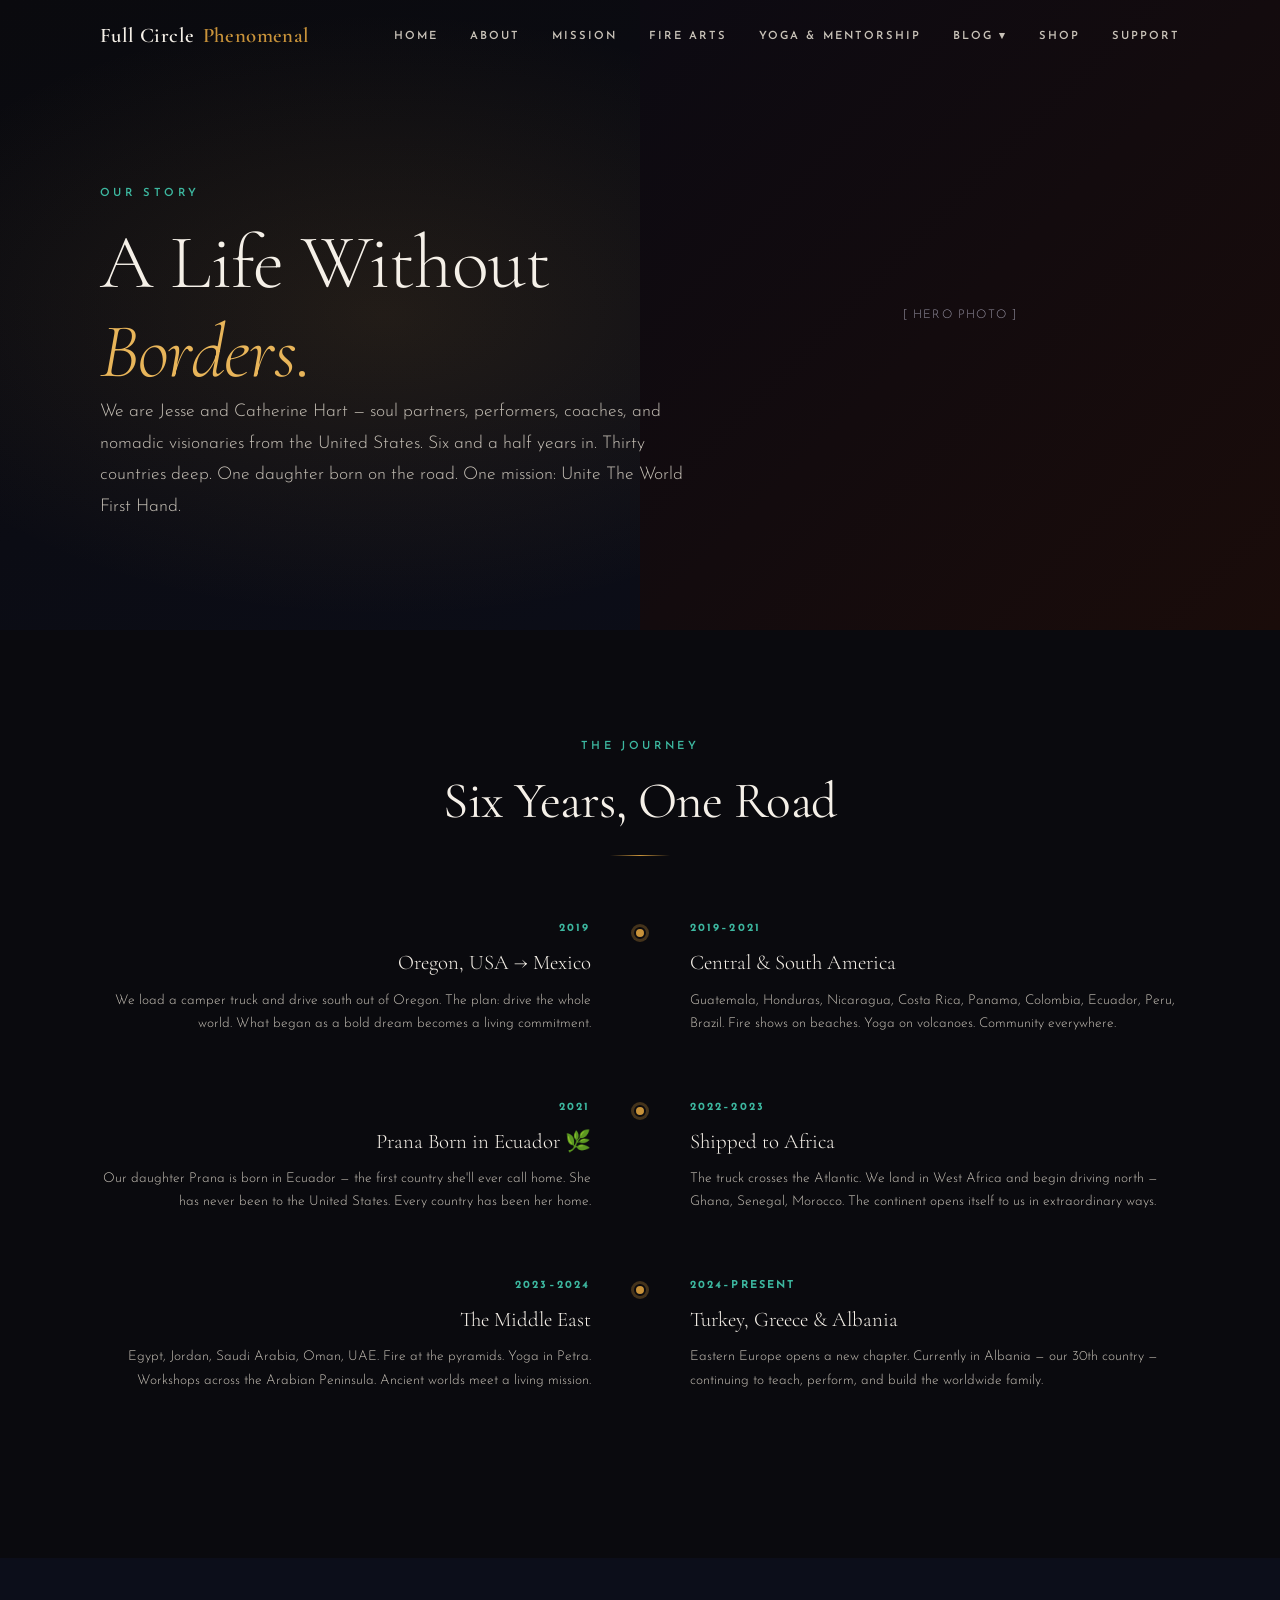
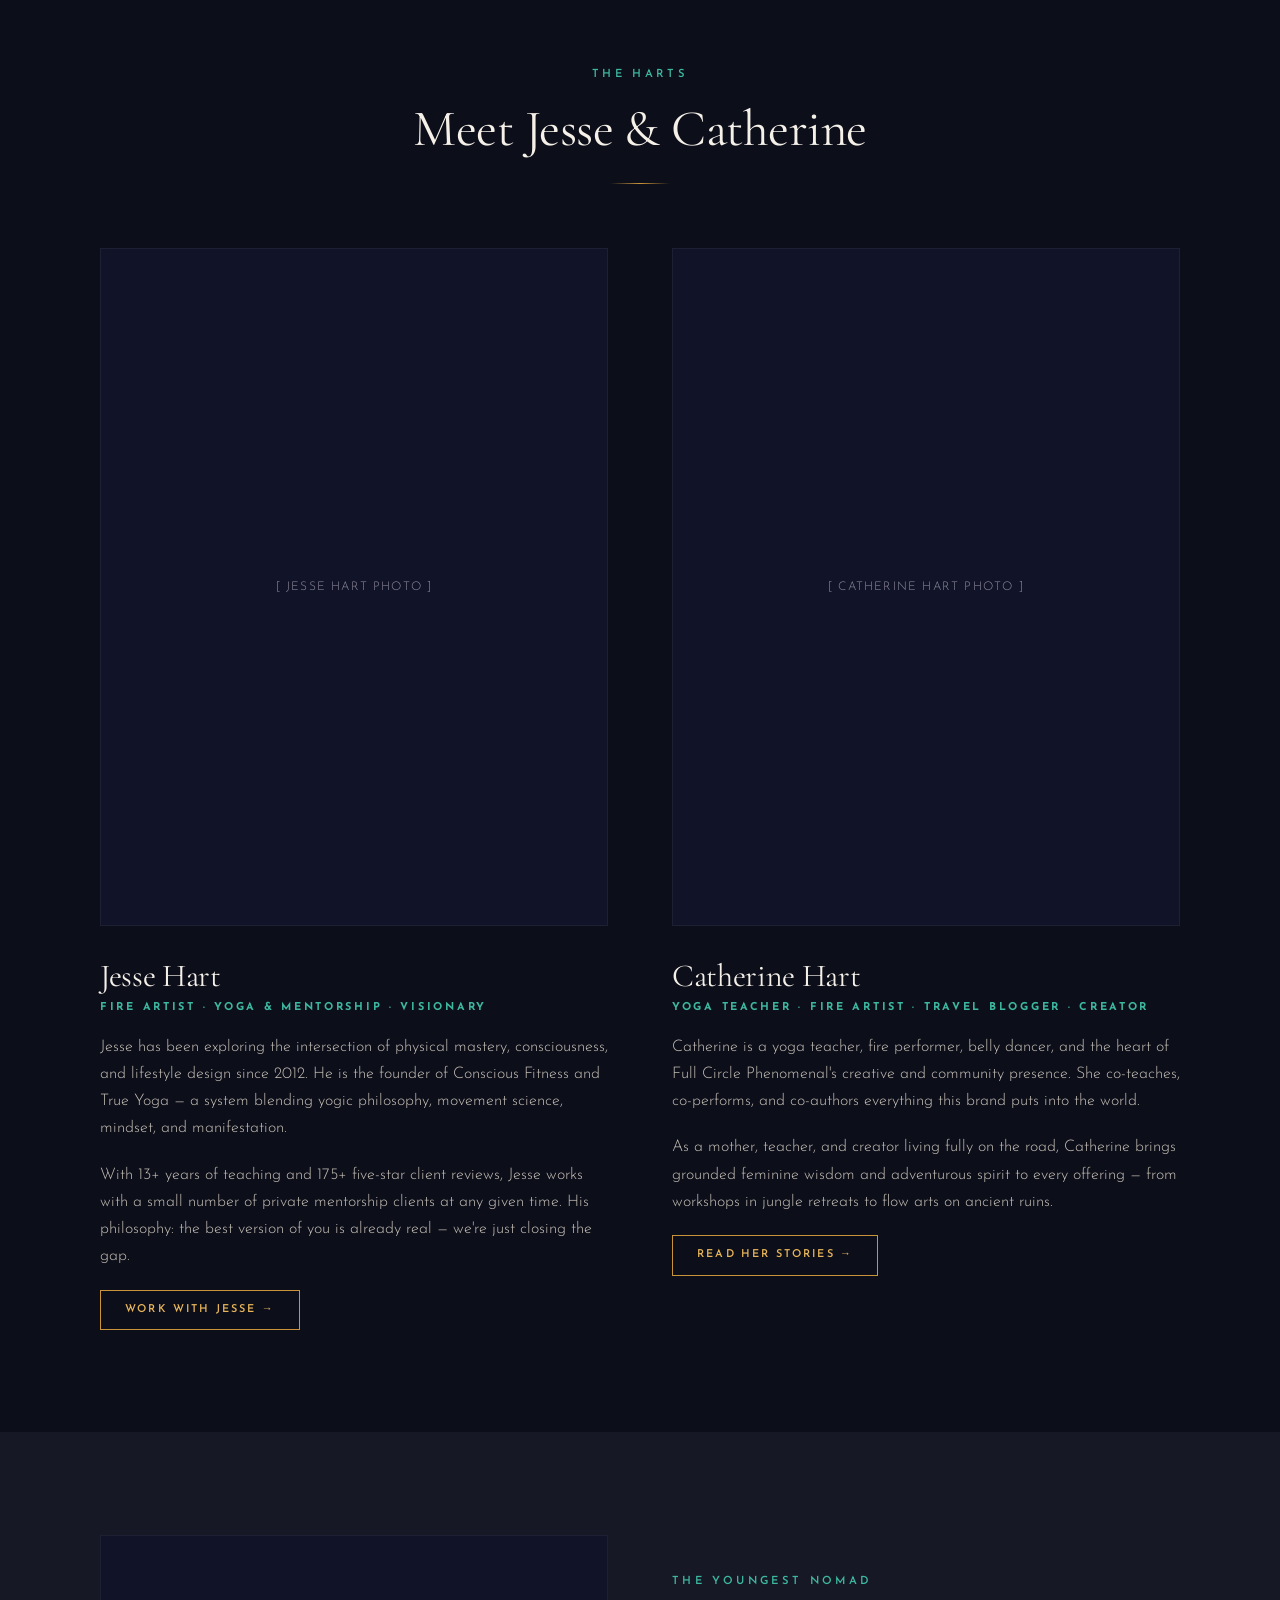
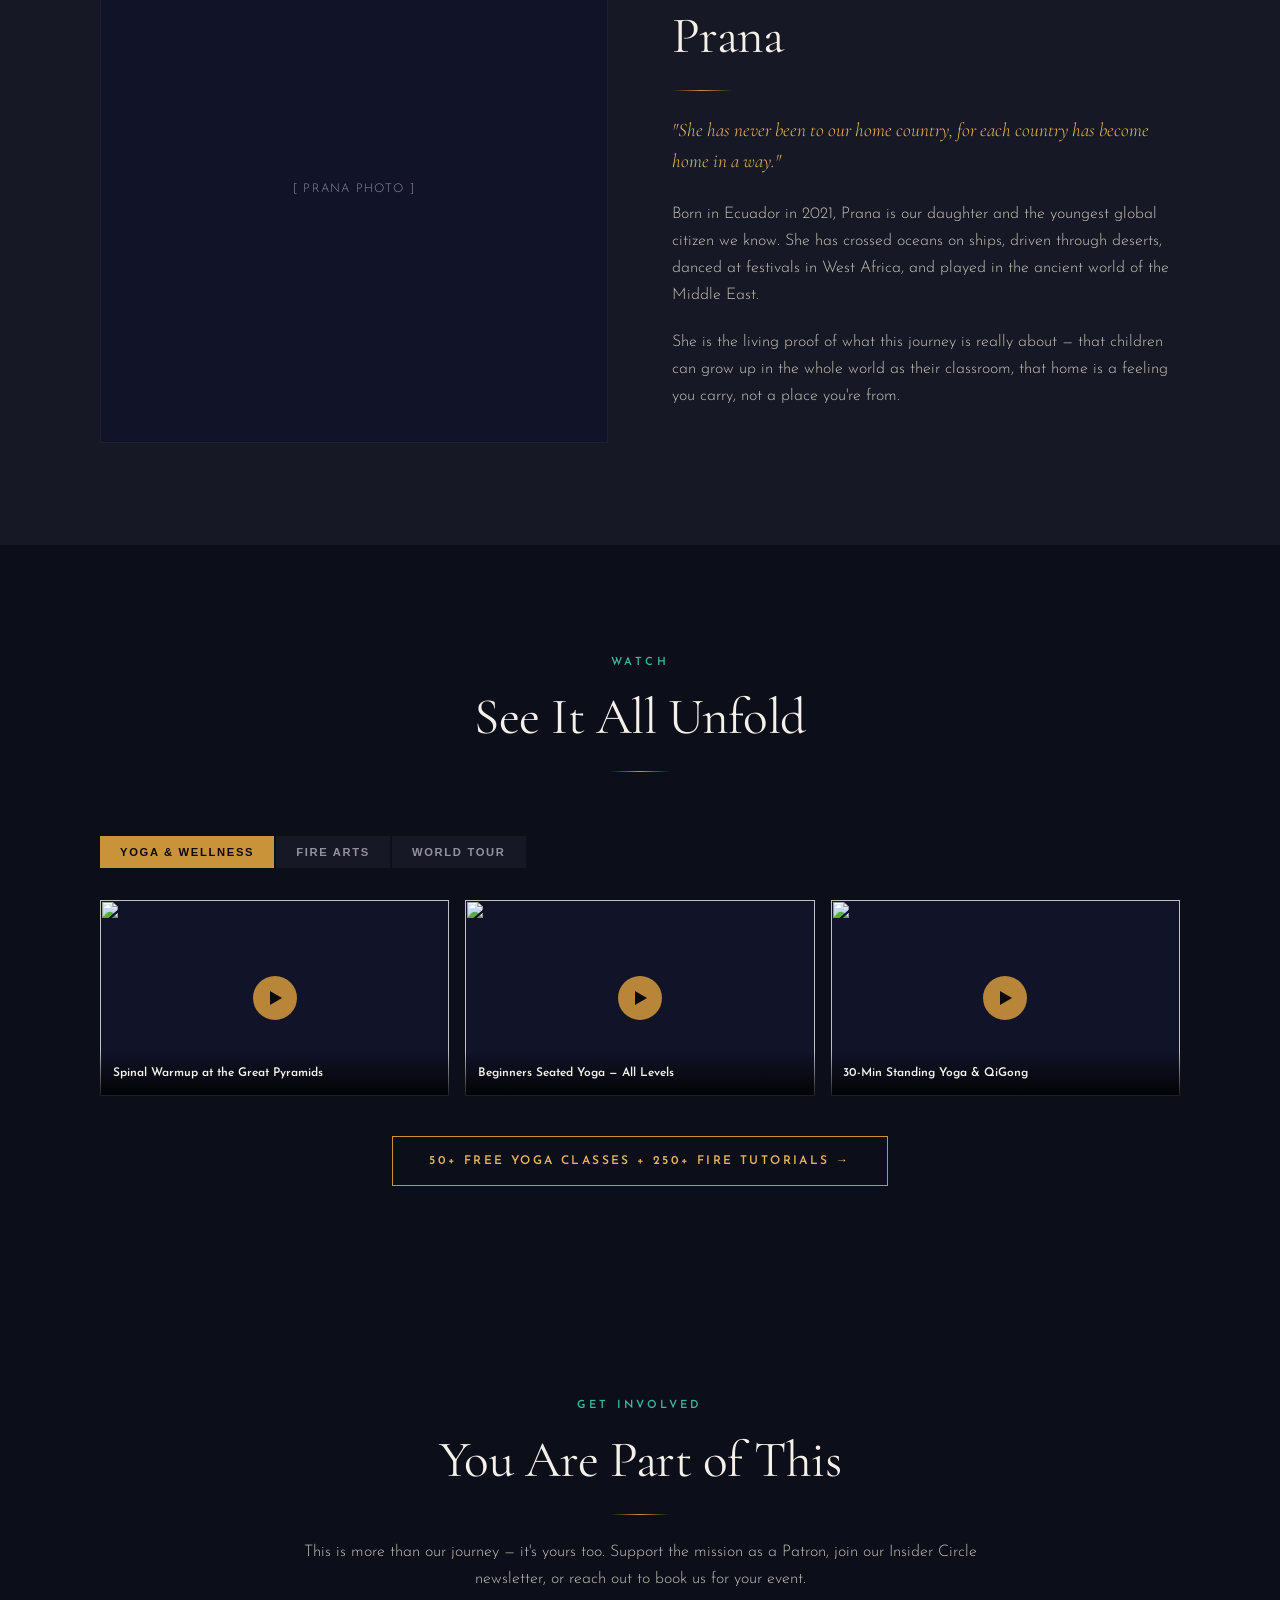
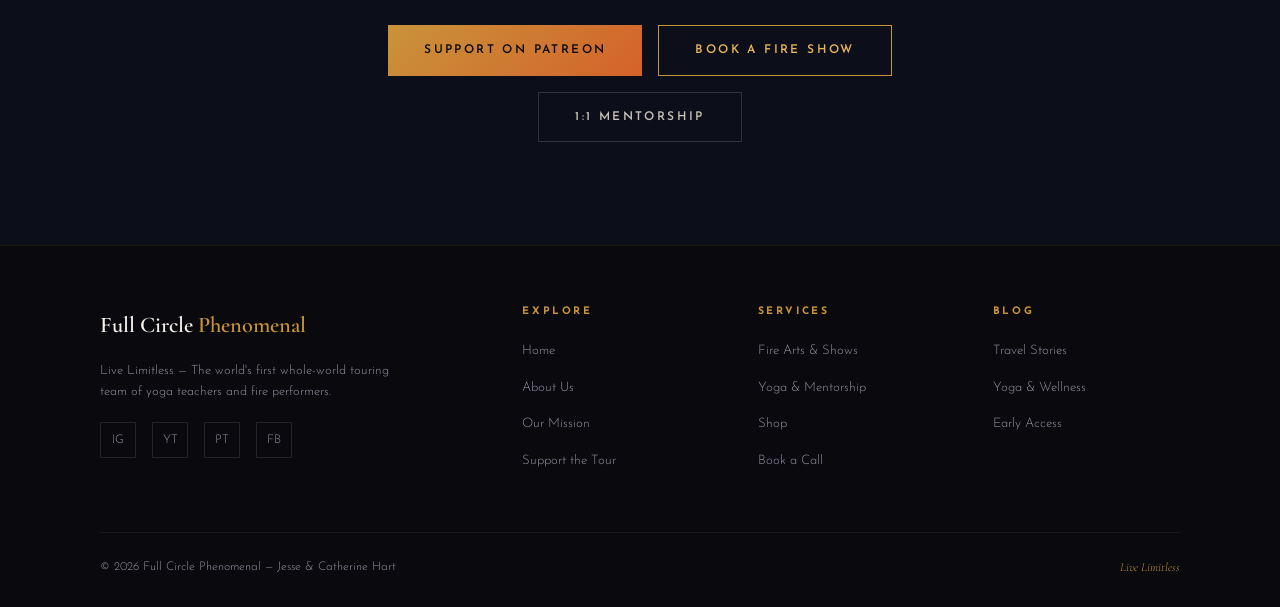
==== pages/about.html @ 3f77e4e0 "Rename pages:about.html to pages/about.html" ====
<!DOCTYPE html>
<html lang="en">
<head>
  <meta charset="UTF-8">
  <meta name="viewport" content="width=device-width, initial-scale=1.0">
  <title>About Us — Full Circle Phenomenal</title>
  <meta name="description" content="Jesse and Catherine Hart — the story of six years, 30+ countries, and the first ever whole-world touring fire performers and yoga teachers.">
  <link rel="icon" href="https://full-circle-phenomenal.com/wp-content/uploads/2024/10/cropped-photo-output-270x270.jpeg">
  <link rel="stylesheet" href="../css/global.css">
  <style>
    .about-hero { position:relative; min-height:70vh; display:flex; align-items:center; background:var(--black); overflow:hidden; padding-top:var(--nav-height); }
    .about-hero__bg { position:absolute;inset:0;background:radial-gradient(ellipse 70% 80% at 30% 50%, rgba(201,147,58,0.12) 0%, transparent 60%), radial-gradient(ellipse 50% 60% at 80% 20%, rgba(61,184,160,0.06) 0%, transparent 60%), linear-gradient(160deg, #0a0a0e, #0c0e1a); }
    .about-hero__img { position:absolute;right:0;top:0;bottom:0;width:50%;object-fit:cover;opacity:0.3;filter:saturate(0.6); }
    .about-hero__img-placeholder { position:absolute;right:0;top:0;bottom:0;width:50%;background:linear-gradient(135deg,#0c0a12,#1a0c0a);display:flex;align-items:center;justify-content:center;color:var(--text-muted);font-size:0.75rem;letter-spacing:0.1em;text-transform:uppercase; }
    .about-hero__content { position:relative;z-index:2;max-width:600px; }
    .about-hero__content h1 { animation:fadeUp 0.8s 0.2s both; }
    .about-hero__content p { animation:fadeUp 0.8s 0.4s both; font-size:1.1rem; line-height:1.8; color:var(--text-body); }
    .timeline { padding:var(--section-pad) 0; }
    .timeline__inner { display:grid;grid-template-columns:1fr 3px 1fr;gap:0 3rem;position:relative; }
    .timeline__line { background:linear-gradient(var(--gold), transparent); }
    .timeline__item { padding-bottom:4rem; }
    .timeline__item--right { grid-column:3; }
    .timeline__item--left { grid-column:1; text-align:right; }
    .timeline__dot { grid-column:2; display:flex;align-items:flex-start;justify-content:center;padding-top:0.4rem; }
    .timeline__dot::before { content:'';width:12px;height:12px;border-radius:50%;background:var(--gold);border:2px solid var(--black);box-shadow:0 0 0 3px rgba(201,147,58,0.3);flex-shrink:0; }
    .timeline__year { font-size:0.68rem;font-weight:700;letter-spacing:0.2em;text-transform:uppercase;color:var(--teal);margin-bottom:0.4rem; }
    .timeline__title { font-family:var(--font-display);font-size:1.3rem;color:var(--white);margin-bottom:0.5rem; }
    .timeline__text { font-size:0.85rem;color:var(--text-body);line-height:1.7; }
    .meet-section { padding:var(--section-pad) 0;background:var(--deep-navy); }
    .meet-grid { display:grid;grid-template-columns:1fr 1fr;gap:4rem;align-items:start; }
    .person-card { }
    .person-card__img-wrap { position:relative;margin-bottom:2rem; }
    .person-card__img { width:100%;aspect-ratio:3/4;object-fit:cover;display:block; }
    .person-card__img-ph { width:100%;aspect-ratio:3/4;background:var(--midnight);display:flex;align-items:center;justify-content:center;color:var(--text-muted);font-size:0.75rem;letter-spacing:0.1em;text-transform:uppercase;border:1px solid rgba(255,255,255,0.05); }
    .person-card__name { font-family:var(--font-display);font-size:2rem;color:var(--white);margin-bottom:0.3rem; }
    .person-card__role { font-size:0.68rem;font-weight:700;letter-spacing:0.25em;text-transform:uppercase;color:var(--teal);margin-bottom:1rem; }
    .yt-section { padding:var(--section-pad) 0; }
    .yt-tabs { display:flex;gap:2px;margin-bottom:2rem; }
    .yt-tab { padding:10px 20px;font-size:0.7rem;font-weight:700;letter-spacing:0.15em;text-transform:uppercase;background:var(--dark-surface);color:var(--text-muted);cursor:pointer;border:none;transition:all var(--transition); }
    .yt-tab.active { background:var(--gold);color:var(--black); }
    .yt-tab:hover:not(.active) { background:var(--card-bg);color:var(--white); }
    .yt-tab-content { display:none; }
    .yt-tab-content.active { display:block; }
    .yt-gallery { display:grid;grid-template-columns:repeat(3,1fr);gap:1rem; }
    .yt-placeholder { position:relative;padding-bottom:56.25%;background:var(--midnight);cursor:pointer;overflow:hidden; }
    .yt-placeholder img { position:absolute;inset:0;width:100%;height:100%;object-fit:cover;transition:transform 0.4s ease,opacity 0.4s; }
    .yt-placeholder:hover img { transform:scale(1.03);opacity:0.8; }
    .yt-placeholder__play { position:absolute;inset:0;display:flex;align-items:center;justify-content:center;z-index:2; }
    .yt-placeholder__play-btn { width:44px;height:44px;background:rgba(201,147,58,0.9);border-radius:50%;display:flex;align-items:center;justify-content:center;transition:all 0.3s; }
    .yt-placeholder:hover .yt-placeholder__play-btn { background:var(--gold-light);transform:scale(1.1); }
    .yt-placeholder__play-btn::after { content:'';display:block;width:0;height:0;border-style:solid;border-width:7px 0 7px 12px;border-color:transparent transparent transparent var(--black);margin-left:2px; }
    .yt-placeholder__title { position:absolute;bottom:0;left:0;right:0;padding:0.8rem;background:linear-gradient(transparent,rgba(0,0,0,0.85));font-size:0.75rem;font-weight:600;color:var(--white);z-index:2; }
    .prana-section { padding:var(--section-pad) 0;background:var(--dark-surface); }
    .prana-inner { display:grid;grid-template-columns:1fr 1fr;gap:4rem;align-items:center; }
    @media(max-width:900px) {
      .timeline__inner { grid-template-columns:3px 1fr; }
      .timeline__item--left { grid-column:2;text-align:left; }
      .timeline__item--right { grid-column:2; }
      .timeline__dot { grid-column:1; }
      .meet-grid { grid-template-columns:1fr; }
      .yt-gallery { grid-template-columns:1fr 1fr; }
      .prana-inner { grid-template-columns:1fr; }
    }
    @media(max-width:600px) {
      .yt-gallery { grid-template-columns:1fr; }
    }
  </style>
</head>
<body>
  <div id="nav-inject"></div>

  <section class="about-hero">
    <div class="about-hero__bg"></div>
    <div class="about-hero__img-placeholder">[ Hero Photo ]</div>
    <div class="container">
      <div class="about-hero__content">
        <span class="eyebrow">Our Story</span>
        <h1>A Life Without<br><em style="color:var(--gold-light);">Borders.</em></h1>
        <p>We are Jesse and Catherine Hart — soul partners, performers, coaches, and nomadic visionaries from the United States. Six and a half years in. Thirty countries deep. One daughter born on the road. One mission: Unite The World First Hand.</p>
      </div>
    </div>
  </section>

  <section class="timeline section">
    <div class="container">
      <div class="section-head section-head--center reveal">
        <span class="eyebrow">The Journey</span>
        <h2>Six Years, One Road</h2>
        <div class="divider"></div>
      </div>
      <div class="timeline__inner" style="margin-top:3rem;">
        <div class="timeline__item timeline__item--left reveal">
          <div class="timeline__year">2019</div>
          <div class="timeline__title">Oregon, USA → Mexico</div>
          <div class="timeline__text">We load a camper truck and drive south out of Oregon. The plan: drive the whole world. What began as a bold dream becomes a living commitment.</div>
        </div>
        <div class="timeline__dot"></div>
        <div class="timeline__item timeline__item--right reveal">
          <div class="timeline__year">2019–2021</div>
          <div class="timeline__title">Central &amp; South America</div>
          <div class="timeline__text">Guatemala, Honduras, Nicaragua, Costa Rica, Panama, Colombia, Ecuador, Peru, Brazil. Fire shows on beaches. Yoga on volcanoes. Community everywhere.</div>
        </div>
        <div class="timeline__item timeline__item--left reveal">
          <div class="timeline__year">2021</div>
          <div class="timeline__title">Prana Born in Ecuador 🌿</div>
          <div class="timeline__text">Our daughter Prana is born in Ecuador — the first country she'll ever call home. She has never been to the United States. Every country has been her home.</div>
        </div>
        <div class="timeline__dot"></div>
        <div class="timeline__item timeline__item--right reveal">
          <div class="timeline__year">2022–2023</div>
          <div class="timeline__title">Shipped to Africa</div>
          <div class="timeline__text">The truck crosses the Atlantic. We land in West Africa and begin driving north — Ghana, Senegal, Morocco. The continent opens itself to us in extraordinary ways.</div>
        </div>
        <div class="timeline__item timeline__item--left reveal">
          <div class="timeline__year">2023–2024</div>
          <div class="timeline__title">The Middle East</div>
          <div class="timeline__text">Egypt, Jordan, Saudi Arabia, Oman, UAE. Fire at the pyramids. Yoga in Petra. Workshops across the Arabian Peninsula. Ancient worlds meet a living mission.</div>
        </div>
        <div class="timeline__dot"></div>
        <div class="timeline__item timeline__item--right reveal">
          <div class="timeline__year">2024–Present</div>
          <div class="timeline__title">Turkey, Greece &amp; Albania</div>
          <div class="timeline__text">Eastern Europe opens a new chapter. Currently in Albania — our 30th country — continuing to teach, perform, and build the worldwide family.</div>
        </div>
      </div>
    </div>
  </section>

  <section class="meet-section">
    <div class="container">
      <div class="section-head section-head--center reveal">
        <span class="eyebrow">The Harts</span>
        <h2>Meet Jesse &amp; Catherine</h2>
        <div class="divider"></div>
      </div>
      <div class="meet-grid" style="margin-top:3rem;">
        <div class="person-card reveal">
          <div class="person-card__img-wrap">
            <div class="person-card__img-ph">[ Jesse Hart Photo ]</div>
          </div>
          <h3 class="person-card__name">Jesse Hart</h3>
          <p class="person-card__role">Fire Artist · Yoga &amp; Mentorship · Visionary</p>
          <p>Jesse has been exploring the intersection of physical mastery, consciousness, and lifestyle design since 2012. He is the founder of Conscious Fitness and True Yoga — a system blending yogic philosophy, movement science, mindset, and manifestation.</p>
          <p>With 13+ years of teaching and 175+ five-star client reviews, Jesse works with a small number of private mentorship clients at any given time. His philosophy: the best version of you is already real — we're just closing the gap.</p>
          <p style="margin-top:1rem;"><a href="yoga-mentorship.html" class="btn btn--outline" style="padding:10px 24px;font-size:0.68rem;">Work With Jesse →</a></p>
        </div>
        <div class="person-card reveal">
          <div class="person-card__img-wrap">
            <div class="person-card__img-ph">[ Catherine Hart Photo ]</div>
          </div>
          <h3 class="person-card__name">Catherine Hart</h3>
          <p class="person-card__role">Yoga Teacher · Fire Artist · Travel Blogger · Creator</p>
          <p>Catherine is a yoga teacher, fire performer, belly dancer, and the heart of Full Circle Phenomenal's creative and community presence. She co-teaches, co-performs, and co-authors everything this brand puts into the world.</p>
          <p>As a mother, teacher, and creator living fully on the road, Catherine brings grounded feminine wisdom and adventurous spirit to every offering — from workshops in jungle retreats to flow arts on ancient ruins.</p>
          <p style="margin-top:1rem;"><a href="blog-travel.html" class="btn btn--outline" style="padding:10px 24px;font-size:0.68rem;">Read Her Stories →</a></p>
        </div>
      </div>
    </div>
  </section>

  <section class="prana-section">
    <div class="container">
      <div class="prana-inner">
        <div class="reveal">
          <div style="width:100%;aspect-ratio:1;background:var(--midnight);display:flex;align-items:center;justify-content:center;color:var(--text-muted);font-size:0.75rem;letter-spacing:0.1em;text-transform:uppercase;border:1px solid rgba(255,255,255,0.05);">[ Prana Photo ]</div>
        </div>
        <div class="reveal">
          <span class="eyebrow">The Youngest Nomad</span>
          <h2>Prana</h2>
          <div class="divider" style="margin-left:0;"></div>
          <p style="font-family:var(--font-display);font-size:1.2rem;font-style:italic;color:var(--gold-light);line-height:1.6;">"She has never been to our home country, for each country has become home in a way."</p>
          <p style="margin-top:1.5rem;">Born in Ecuador in 2021, Prana is our daughter and the youngest global citizen we know. She has crossed oceans on ships, driven through deserts, danced at festivals in West Africa, and played in the ancient world of the Middle East.</p>
          <p>She is the living proof of what this journey is really about — that children can grow up in the whole world as their classroom, that home is a feeling you carry, not a place you're from.</p>
        </div>
      </div>
    </div>
  </section>

  <section class="yt-section section--dark section">
    <div class="container">
      <div class="section-head section-head--center reveal">
        <span class="eyebrow">Watch</span>
        <h2>See It All Unfold</h2>
        <div class="divider"></div>
      </div>
      <div class="yt-tabs reveal">
        <button class="yt-tab active" onclick="switchTab('yoga')">Yoga &amp; Wellness</button>
        <button class="yt-tab" onclick="switchTab('fire')">Fire Arts</button>
        <button class="yt-tab" onclick="switchTab('travel')">World Tour</button>
      </div>
      <div class="yt-tab-content active" id="tab-yoga">
        <div class="yt-gallery">
          <div class="yt-placeholder" data-ytid="8NnG96teJ7g"><img src="https://i.ytimg.com/vi/8NnG96teJ7g/maxresdefault.jpg" alt="" loading="lazy"><div class="yt-placeholder__play"><div class="yt-placeholder__play-btn"></div></div><div class="yt-placeholder__title">Spinal Warmup at the Great Pyramids</div></div>
          <div class="yt-placeholder" data-ytid="8NnG96teJ7g"><img src="https://i.ytimg.com/vi/8NnG96teJ7g/maxresdefault.jpg" alt="" loading="lazy"><div class="yt-placeholder__play"><div class="yt-placeholder__play-btn"></div></div><div class="yt-placeholder__title">Beginners Seated Yoga — All Levels</div></div>
          <div class="yt-placeholder" data-ytid="8NnG96teJ7g"><img src="https://i.ytimg.com/vi/8NnG96teJ7g/maxresdefault.jpg" alt="" loading="lazy"><div class="yt-placeholder__play"><div class="yt-placeholder__play-btn"></div></div><div class="yt-placeholder__title">30-Min Standing Yoga &amp; QiGong</div></div>
        </div>
      </div>
      <div class="yt-tab-content" id="tab-fire">
        <div class="yt-gallery">
          <div class="yt-placeholder" data-ytid="KN6RSXjJTqY"><img src="https://i.ytimg.com/vi/KN6RSXjJTqY/maxresdefault.jpg" alt="" loading="lazy"><div class="yt-placeholder__play"><div class="yt-placeholder__play-btn"></div></div><div class="yt-placeholder__title">Pharaoh's Fire — Great Pyramids</div></div>
          <div class="yt-placeholder" data-ytid="KN6RSXjJTqY"><img src="https://i.ytimg.com/vi/KN6RSXjJTqY/maxresdefault.jpg" alt="" loading="lazy"><div class="yt-placeholder__play"><div class="yt-placeholder__play-btn"></div></div><div class="yt-placeholder__title">Fire Spinning Performance</div></div>
          <div class="yt-placeholder" data-ytid="KN6RSXjJTqY"><img src="https://i.ytimg.com/vi/KN6RSXjJTqY/maxresdefault.jpg" alt="" loading="lazy"><div class="yt-placeholder__play"><div class="yt-placeholder__play-btn"></div></div><div class="yt-placeholder__title">Introducing Full Circle Phenomenal</div></div>
        </div>
      </div>
      <div class="yt-tab-content" id="tab-travel">
        <div class="yt-gallery">
          <div class="yt-placeholder" data-ytid="2KdUiwWVeMk"><img src="https://i.ytimg.com/vi/2KdUiwWVeMk/maxresdefault.jpg" alt="" loading="lazy"><div class="yt-placeholder__play"><div class="yt-placeholder__play-btn"></div></div><div class="yt-placeholder__title">Middle East World Tour</div></div>
          <div class="yt-placeholder" data-ytid="2KdUiwWVeMk"><img src="https://i.ytimg.com/vi/2KdUiwWVeMk/maxresdefault.jpg" alt="" loading="lazy"><div class="yt-placeholder__play"><div class="yt-placeholder__play-btn"></div></div><div class="yt-placeholder__title">Overlanding from America to Albania</div></div>
          <div class="yt-placeholder" data-ytid="2KdUiwWVeMk"><img src="https://i.ytimg.com/vi/2KdUiwWVeMk/maxresdefault.jpg" alt="" loading="lazy"><div class="yt-placeholder__play"><div class="yt-placeholder__play-btn"></div></div><div class="yt-placeholder__title">6-Year World Tour Update</div></div>
        </div>
      </div>
      <div style="text-align:center;margin-top:2.5rem;">
        <a href="https://youtube.com/fullcirclephenomenaljessehart" target="_blank" rel="noopener" class="btn btn--outline">50+ Free Yoga Classes + 250+ Fire Tutorials →</a>
      </div>
    </div>
  </section>

  <section class="section" style="background:var(--deep-navy);text-align:center;">
    <div class="container container--narrow reveal">
      <span class="eyebrow">Get Involved</span>
      <h2>You Are Part of This</h2>
      <div class="divider"></div>
      <p>This is more than our journey — it's yours too. Support the mission as a Patron, join our Insider Circle newsletter, or reach out to book us for your event.</p>
      <div style="display:flex;gap:1rem;justify-content:center;flex-wrap:wrap;margin-top:2rem;">
        <a href="https://www.patreon.com/c/unitetheworldfirsthand" target="_blank" rel="noopener" class="btn btn--primary">Support on Patreon</a>
        <a href="fire-arts.html" class="btn btn--outline">Book a Fire Show</a>
        <a href="yoga-mentorship.html" class="btn btn--ghost">1:1 Mentorship</a>
      </div>
    </div>
  </section>

  <div id="footer-inject"></div>
  <script src="../js/components.js"></script>
  <script>
    function switchTab(id) {
      document.querySelectorAll('.yt-tab,.yt-tab-content').forEach(el => el.classList.remove('active'));
      document.querySelectorAll('.yt-tab').forEach((t,i) => { if(['yoga','fire','travel'][i]===id) t.classList.add('active'); });
      document.getElementById('tab-'+id).classList.add('active');
    }
  </script>
</body>
</html>
---- css/global.css ----
/* ============================================================
   FULL CIRCLE PHENOMENAL — Global Styles
   Fire against night sky: deep black/midnight + warm gold/amber + teal accents
   ============================================================ */

@import url('https://fonts.googleapis.com/css2?family=Cormorant+Garamond:ital,wght@0,300;0,400;0,500;0,600;0,700;1,300;1,400;1,600&family=Josefin+Sans:wght@200;300;400;600;700&display=swap');

/* ---- CSS Variables ---- */
:root {
  --black:       #0a0a0e;
  --deep-navy:   #0c0e1a;
  --midnight:    #111428;
  --dark-surface:#161925;
  --card-bg:     #1a1d2e;

  --gold:        #c9933a;
  --gold-light:  #e8b55a;
  --gold-pale:   #f5d89a;
  --amber:       #d4622a;
  --fire:        #e8491d;

  --teal:        #3db8a0;
  --teal-dark:   #1f7a6a;
  --teal-glow:   rgba(61,184,160,0.15);

  --white:       #f5f0e8;
  --off-white:   #e8e2d4;
  --text-muted:  #9490a0;
  --text-body:   #c8c2b8;

  --font-display: 'Cormorant Garamond', Georgia, serif;
  --font-body:    'Josefin Sans', sans-serif;

  --nav-height: 72px;
  --section-pad: clamp(60px, 8vw, 120px);

  --transition: 0.35s cubic-bezier(0.25, 0.46, 0.45, 0.94);
  --glow-gold: 0 0 40px rgba(201,147,58,0.3);
  --glow-fire: 0 0 60px rgba(232,73,29,0.25);
}

/* ---- Reset & Base ---- */
*, *::before, *::after { box-sizing: border-box; margin: 0; padding: 0; }

html {
  scroll-behavior: smooth;
  font-size: 16px;
}

body {
  background: var(--black);
  color: var(--text-body);
  font-family: var(--font-body);
  font-weight: 300;
  line-height: 1.7;
  overflow-x: hidden;
  -webkit-font-smoothing: antialiased;
}

/* ---- Typography ---- */
h1, h2, h3, h4, h5 {
  font-family: var(--font-display);
  color: var(--white);
  line-height: 1.15;
  letter-spacing: -0.01em;
}

h1 { font-size: clamp(2.8rem, 6vw, 5.5rem); font-weight: 300; }
h2 { font-size: clamp(2rem, 4vw, 3.5rem); font-weight: 400; }
h3 { font-size: clamp(1.4rem, 2.5vw, 2rem); font-weight: 400; }
h4 { font-size: clamp(1.1rem, 1.8vw, 1.4rem); font-weight: 500; }

p { margin-bottom: 1.2em; }
p:last-child { margin-bottom: 0; }

a { color: var(--gold-light); text-decoration: none; transition: color var(--transition); }
a:hover { color: var(--gold-pale); }

strong { color: var(--white); font-weight: 600; }
em { color: var(--gold-light); font-style: italic; }

/* ---- Utility Classes ---- */
.container {
  width: 100%;
  max-width: 1200px;
  margin: 0 auto;
  padding: 0 clamp(20px, 5vw, 60px);
}

.container--wide { max-width: 1400px; }
.container--narrow { max-width: 800px; }

.section { padding: var(--section-pad) 0; }
.section--dark { background: var(--deep-navy); }
.section--darker { background: var(--black); }
.section--card { background: var(--dark-surface); }

.text-gold { color: var(--gold-light); }
.text-teal { color: var(--teal); }
.text-muted { color: var(--text-muted); }
.text-center { text-align: center; }
.text-upper { text-transform: uppercase; letter-spacing: 0.2em; font-size: 0.75em; }

.eyebrow {
  display: inline-block;
  font-family: var(--font-body);
  font-size: 0.7rem;
  font-weight: 600;
  letter-spacing: 0.3em;
  text-transform: uppercase;
  color: var(--teal);
  margin-bottom: 1rem;
}

.divider {
  width: 60px;
  height: 1px;
  background: linear-gradient(90deg, transparent, var(--gold), transparent);
  margin: 1.5rem auto;
}

/* ---- Buttons ---- */
.btn {
  display: inline-flex;
  align-items: center;
  gap: 0.5rem;
  padding: 14px 36px;
  font-family: var(--font-body);
  font-size: 0.75rem;
  font-weight: 600;
  letter-spacing: 0.2em;
  text-transform: uppercase;
  text-decoration: none;
  border: none;
  cursor: pointer;
  transition: all var(--transition);
  position: relative;
  overflow: hidden;
}

.btn--primary {
  background: linear-gradient(135deg, var(--gold), var(--amber));
  color: var(--black);
}
.btn--primary::after {
  content: '';
  position: absolute;
  inset: 0;
  background: rgba(255,255,255,0.15);
  transform: translateX(-100%);
  transition: transform 0.4s ease;
}
.btn--primary:hover::after { transform: translateX(0); }
.btn--primary:hover { color: var(--black); box-shadow: var(--glow-gold); transform: translateY(-2px); }

.btn--outline {
  background: transparent;
  color: var(--gold-light);
  border: 1px solid var(--gold);
}
.btn--outline:hover {
  background: rgba(201,147,58,0.1);
  color: var(--gold-pale);
  border-color: var(--gold-light);
  box-shadow: var(--glow-gold);
  transform: translateY(-2px);
}

.btn--teal {
  background: var(--teal-dark);
  color: var(--white);
  border: 1px solid var(--teal);
}
.btn--teal:hover {
  background: var(--teal);
  color: var(--black);
  transform: translateY(-2px);
}

.btn--ghost {
  background: transparent;
  color: var(--text-body);
  border: 1px solid rgba(255,255,255,0.15);
}
.btn--ghost:hover {
  background: rgba(255,255,255,0.05);
  color: var(--white);
  border-color: rgba(255,255,255,0.3);
}

/* ---- Navigation ---- */
.nav {
  position: fixed;
  top: 0;
  left: 0;
  right: 0;
  z-index: 1000;
  height: var(--nav-height);
  display: flex;
  align-items: center;
  transition: background var(--transition), backdrop-filter var(--transition);
}

.nav.scrolled {
  background: rgba(10,10,14,0.92);
  backdrop-filter: blur(20px);
  border-bottom: 1px solid rgba(201,147,58,0.12);
}

.nav__inner {
  display: flex;
  align-items: center;
  justify-content: space-between;
  width: 100%;
}

.nav__logo {
  font-family: var(--font-display);
  font-size: 1.3rem;
  font-weight: 600;
  color: var(--white);
  letter-spacing: 0.02em;
  text-decoration: none;
  display: flex;
  align-items: center;
  gap: 0.5rem;
}
.nav__logo span { color: var(--gold); }

.nav__links {
  display: flex;
  align-items: center;
  gap: 2rem;
  list-style: none;
}

.nav__links a {
  font-size: 0.7rem;
  font-weight: 600;
  letter-spacing: 0.18em;
  text-transform: uppercase;
  color: var(--text-body);
  transition: color var(--transition);
  position: relative;
}
.nav__links a::after {
  content: '';
  position: absolute;
  bottom: -4px;
  left: 0;
  width: 0;
  height: 1px;
  background: var(--gold);
  transition: width var(--transition);
}
.nav__links a:hover, .nav__links a.active {
  color: var(--gold-light);
}
.nav__links a:hover::after, .nav__links a.active::after { width: 100%; }

/* Dropdown */
.nav__dropdown { position: relative; }
.nav__dropdown-menu {
  position: absolute;
  top: calc(100% + 12px);
  left: 50%;
  transform: translateX(-50%);
  background: rgba(17,20,40,0.97);
  border: 1px solid rgba(201,147,58,0.2);
  backdrop-filter: blur(20px);
  min-width: 180px;
  opacity: 0;
  pointer-events: none;
  transition: opacity 0.25s, transform 0.25s;
  transform: translateX(-50%) translateY(-8px);
}
.nav__dropdown:hover .nav__dropdown-menu {
  opacity: 1;
  pointer-events: all;
  transform: translateX(-50%) translateY(0);
}
.nav__dropdown-menu a {
  display: block;
  padding: 12px 20px;
  font-size: 0.68rem;
  border-bottom: 1px solid rgba(255,255,255,0.05);
}
.nav__dropdown-menu a:last-child { border-bottom: none; }

/* Hamburger */
.nav__toggle {
  display: none;
  flex-direction: column;
  gap: 5px;
  cursor: pointer;
  padding: 4px;
  background: none;
  border: none;
}
.nav__toggle span {
  display: block;
  width: 24px;
  height: 1.5px;
  background: var(--white);
  transition: all 0.3s;
}
.nav__toggle.open span:nth-child(1) { transform: rotate(45deg) translate(4.5px, 4.5px); }
.nav__toggle.open span:nth-child(2) { opacity: 0; }
.nav__toggle.open span:nth-child(3) { transform: rotate(-45deg) translate(4.5px, -4.5px); }

/* Mobile nav */
.nav__mobile {
  display: none;
  position: fixed;
  inset: 0;
  top: var(--nav-height);
  background: rgba(10,10,14,0.98);
  backdrop-filter: blur(20px);
  z-index: 999;
  flex-direction: column;
  align-items: center;
  justify-content: center;
  gap: 2rem;
}
.nav__mobile.open { display: flex; }
.nav__mobile a {
  font-family: var(--font-display);
  font-size: 2rem;
  font-weight: 300;
  color: var(--white);
  letter-spacing: 0.04em;
}
.nav__mobile a:hover { color: var(--gold-light); }

/* ---- Cards ---- */
.card {
  background: var(--card-bg);
  border: 1px solid rgba(255,255,255,0.06);
  overflow: hidden;
  transition: transform var(--transition), box-shadow var(--transition), border-color var(--transition);
}
.card:hover {
  transform: translateY(-4px);
  border-color: rgba(201,147,58,0.3);
  box-shadow: 0 20px 60px rgba(0,0,0,0.4);
}

.card__img {
  width: 100%;
  aspect-ratio: 16/10;
  object-fit: cover;
  display: block;
}

.card__body { padding: 1.8rem; }
.card__eyebrow { font-size: 0.65rem; font-weight: 700; letter-spacing: 0.25em; text-transform: uppercase; color: var(--teal); margin-bottom: 0.6rem; }
.card__title { font-family: var(--font-display); font-size: 1.3rem; color: var(--white); margin-bottom: 0.6rem; line-height: 1.3; }
.card__date { font-size: 0.7rem; color: var(--text-muted); letter-spacing: 0.1em; margin-bottom: 0.8rem; }
.card__excerpt { font-size: 0.88rem; color: var(--text-body); line-height: 1.6; }

/* ---- Grid layouts ---- */
.grid-2 { display: grid; grid-template-columns: repeat(2, 1fr); gap: 2rem; }
.grid-3 { display: grid; grid-template-columns: repeat(3, 1fr); gap: 2rem; }
.grid-4 { display: grid; grid-template-columns: repeat(4, 1fr); gap: 1.5rem; }

/* ---- Section Headings ---- */
.section-head { margin-bottom: clamp(40px, 5vw, 70px); }
.section-head--center { text-align: center; }

/* ---- Image placeholder ---- */
.img-placeholder {
  background: var(--midnight);
  display: flex;
  align-items: center;
  justify-content: center;
  color: var(--text-muted);
  font-size: 0.75rem;
  font-family: var(--font-body);
  letter-spacing: 0.1em;
  text-transform: uppercase;
}

/* ---- Forms ---- */
.form-group { margin-bottom: 1.2rem; }
.form-group label {
  display: block;
  font-size: 0.7rem;
  font-weight: 600;
  letter-spacing: 0.15em;
  text-transform: uppercase;
  color: var(--text-muted);
  margin-bottom: 0.5rem;
}
.form-group input,
.form-group select,
.form-group textarea {
  width: 100%;
  background: rgba(255,255,255,0.04);
  border: 1px solid rgba(255,255,255,0.1);
  color: var(--white);
  font-family: var(--font-body);
  font-size: 0.88rem;
  padding: 12px 16px;
  transition: border-color var(--transition);
  outline: none;
  -webkit-appearance: none;
  border-radius: 0;
}
.form-group input:focus,
.form-group select:focus,
.form-group textarea:focus {
  border-color: var(--gold);
  background: rgba(201,147,58,0.04);
}
.form-group textarea { resize: vertical; min-height: 120px; }
.form-group select option { background: var(--midnight); }

/* ---- Footer ---- */
.footer {
  background: var(--black);
  border-top: 1px solid rgba(201,147,58,0.1);
  padding: 60px 0 30px;
}
.footer__grid {
  display: grid;
  grid-template-columns: 2fr 1fr 1fr 1fr;
  gap: 3rem;
  margin-bottom: 3rem;
}
.footer__brand { max-width: 300px; }
.footer__logo {
  font-family: var(--font-display);
  font-size: 1.4rem;
  font-weight: 600;
  color: var(--white);
  margin-bottom: 1rem;
  display: block;
}
.footer__logo span { color: var(--gold); }
.footer__tagline { font-size: 0.8rem; color: var(--text-muted); margin-bottom: 1.2rem; }
.footer__social { display: flex; gap: 1rem; }
.footer__social a {
  width: 36px;
  height: 36px;
  border: 1px solid rgba(255,255,255,0.1);
  display: flex;
  align-items: center;
  justify-content: center;
  font-size: 0.75rem;
  color: var(--text-muted);
  transition: all var(--transition);
}
.footer__social a:hover { border-color: var(--gold); color: var(--gold); }
.footer__col h5 {
  font-family: var(--font-body);
  font-size: 0.65rem;
  font-weight: 700;
  letter-spacing: 0.25em;
  text-transform: uppercase;
  color: var(--gold);
  margin-bottom: 1.2rem;
}
.footer__col ul { list-style: none; }
.footer__col ul li { margin-bottom: 0.6rem; }
.footer__col ul li a { font-size: 0.82rem; color: var(--text-muted); }
.footer__col ul li a:hover { color: var(--gold-light); }
.footer__bottom {
  border-top: 1px solid rgba(255,255,255,0.06);
  padding-top: 1.5rem;
  display: flex;
  justify-content: space-between;
  align-items: center;
  font-size: 0.75rem;
  color: var(--text-muted);
}

/* ---- Page Hero ---- */
.page-hero {
  padding-top: calc(var(--nav-height) + 60px);
  padding-bottom: 60px;
  text-align: center;
  background: var(--deep-navy);
  position: relative;
  overflow: hidden;
}
.page-hero::before {
  content: '';
  position: absolute;
  top: -100px;
  left: 50%;
  transform: translateX(-50%);
  width: 600px;
  height: 400px;
  background: radial-gradient(ellipse, rgba(201,147,58,0.12) 0%, transparent 70%);
  pointer-events: none;
}
.page-hero h1 { margin-bottom: 1rem; }
.page-hero p { max-width: 600px; margin: 0 auto; color: var(--text-body); font-size: 1rem; }

/* ---- Testimonial ---- */
.testimonial {
  background: var(--card-bg);
  border: 1px solid rgba(201,147,58,0.15);
  padding: 2.5rem;
  position: relative;
}
.testimonial::before {
  content: '"';
  position: absolute;
  top: 0.5rem;
  left: 1.5rem;
  font-family: var(--font-display);
  font-size: 5rem;
  color: var(--gold);
  opacity: 0.25;
  line-height: 1;
}
.testimonial__text {
  font-family: var(--font-display);
  font-size: 1rem;
  font-style: italic;
  color: var(--text-body);
  line-height: 1.8;
  margin-bottom: 1.2rem;
}
.testimonial__author { font-size: 0.75rem; font-weight: 600; letter-spacing: 0.1em; text-transform: uppercase; color: var(--gold-light); }
.testimonial__role { font-size: 0.72rem; color: var(--text-muted); }

/* ---- Scroll animation base ---- */
.reveal {
  opacity: 0;
  transform: translateY(30px);
  transition: opacity 0.7s ease, transform 0.7s ease;
}
.reveal.visible {
  opacity: 1;
  transform: translateY(0);
}

/* ---- Animations ---- */
@keyframes fadeUp {
  from { opacity: 0; transform: translateY(40px); }
  to   { opacity: 1; transform: translateY(0); }
}
@keyframes flicker {
  0%,100% { opacity: 1; }
  50% { opacity: 0.85; }
}
@keyframes pulseGlow {
  0%,100% { box-shadow: 0 0 20px rgba(201,147,58,0.2); }
  50%      { box-shadow: 0 0 50px rgba(201,147,58,0.5); }
}
@keyframes float {
  0%,100% { transform: translateY(0px); }
  50%      { transform: translateY(-8px); }
}
@keyframes ember {
  0%   { opacity: 1; transform: translateY(0) scale(1); }
  100% { opacity: 0; transform: translateY(-80px) scale(0); }
}

/* ---- Responsive ---- */
@media (max-width: 1024px) {
  .grid-4 { grid-template-columns: repeat(2, 1fr); }
  .footer__grid { grid-template-columns: 1fr 1fr; }
}

@media (max-width: 768px) {
  .nav__links { display: none; }
  .nav__toggle { display: flex; }
  .grid-2, .grid-3 { grid-template-columns: 1fr; }
  .grid-4 { grid-template-columns: 1fr; }
  .footer__grid { grid-template-columns: 1fr; gap: 2rem; }
  .footer__bottom { flex-direction: column; gap: 0.5rem; text-align: center; }
}
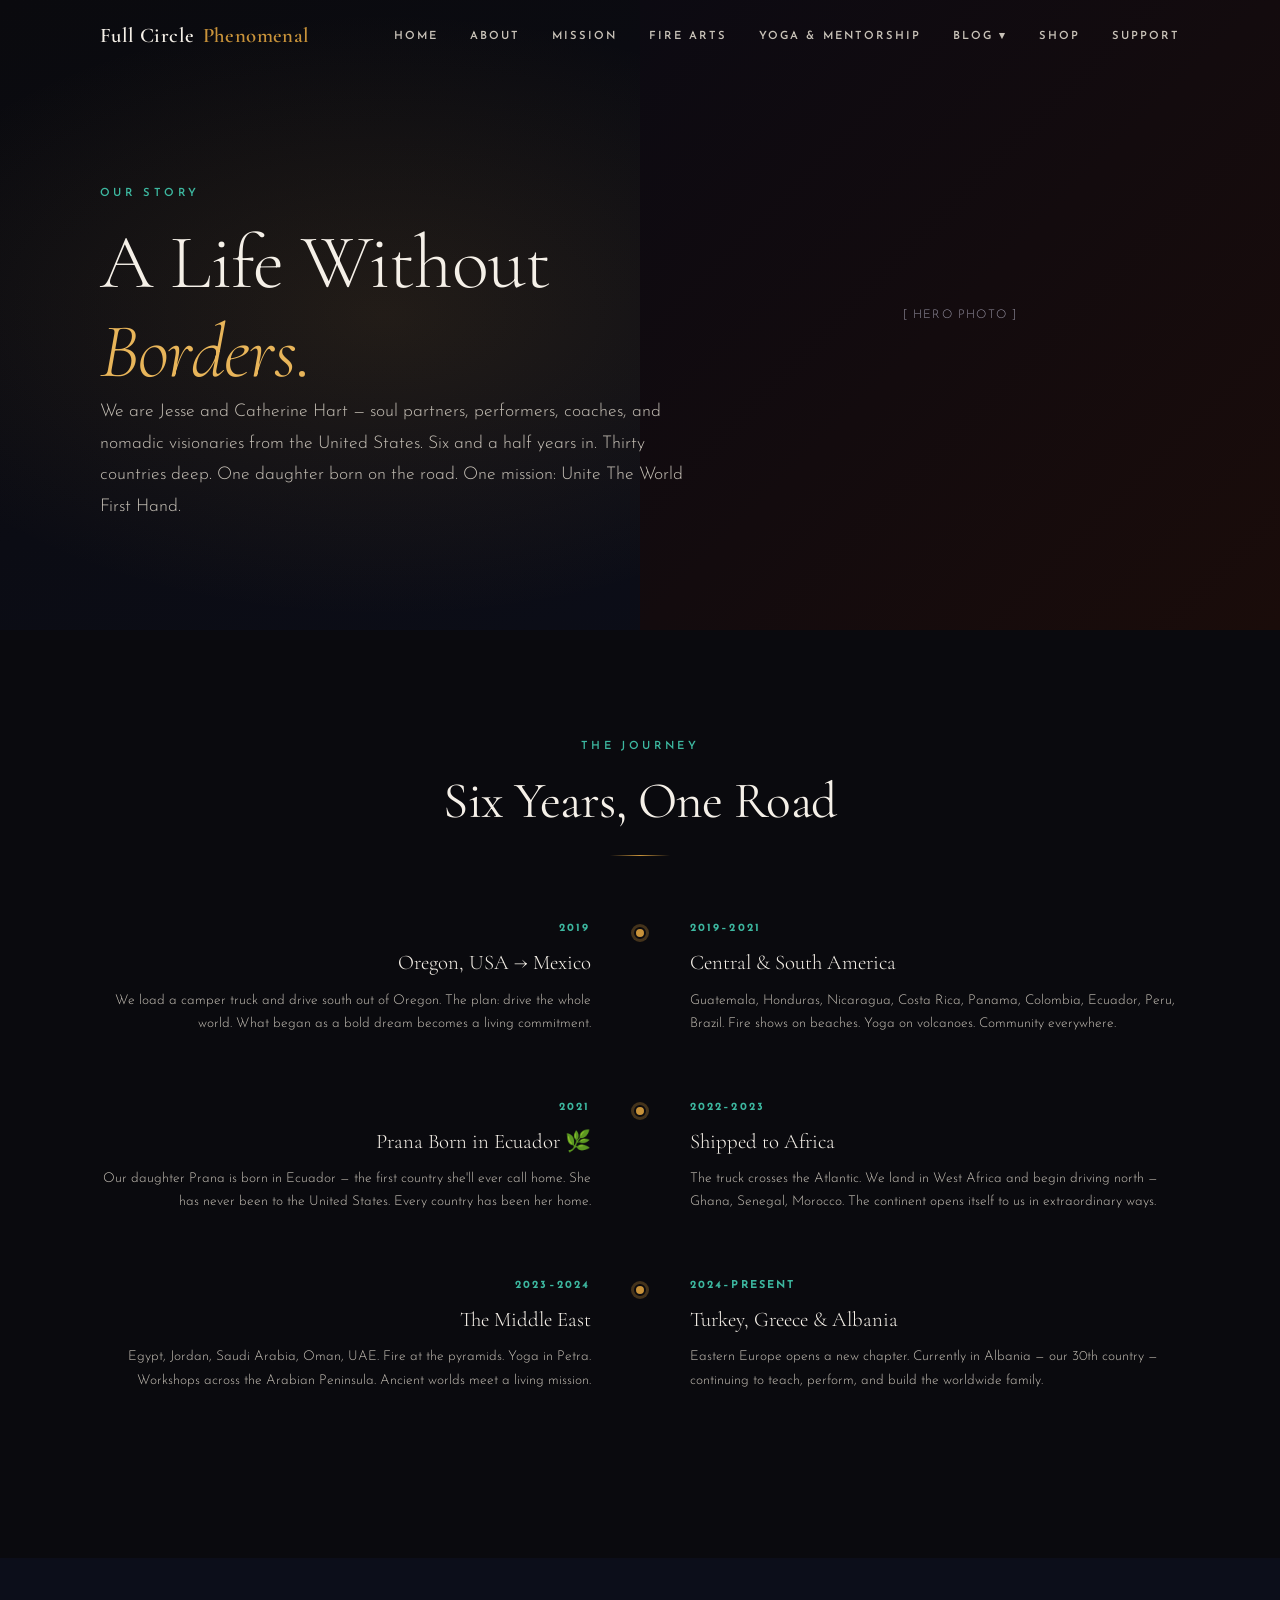
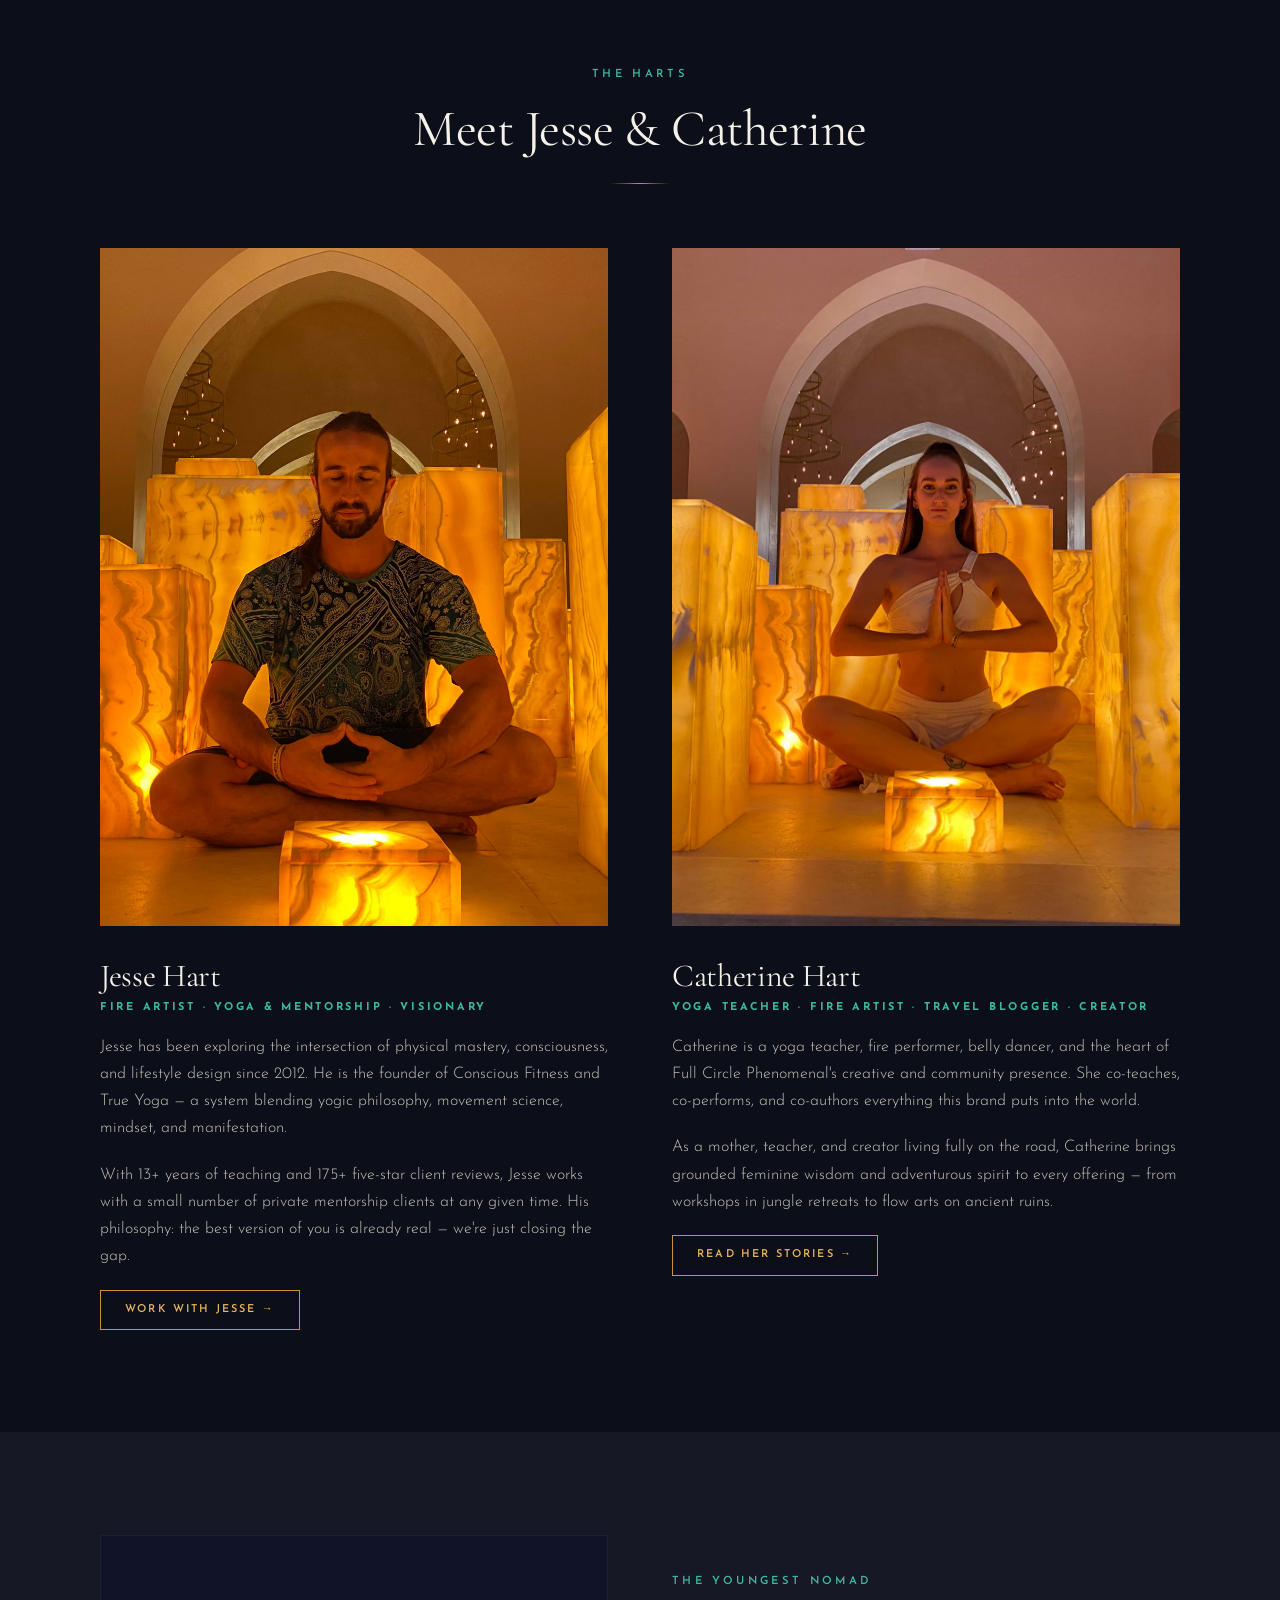
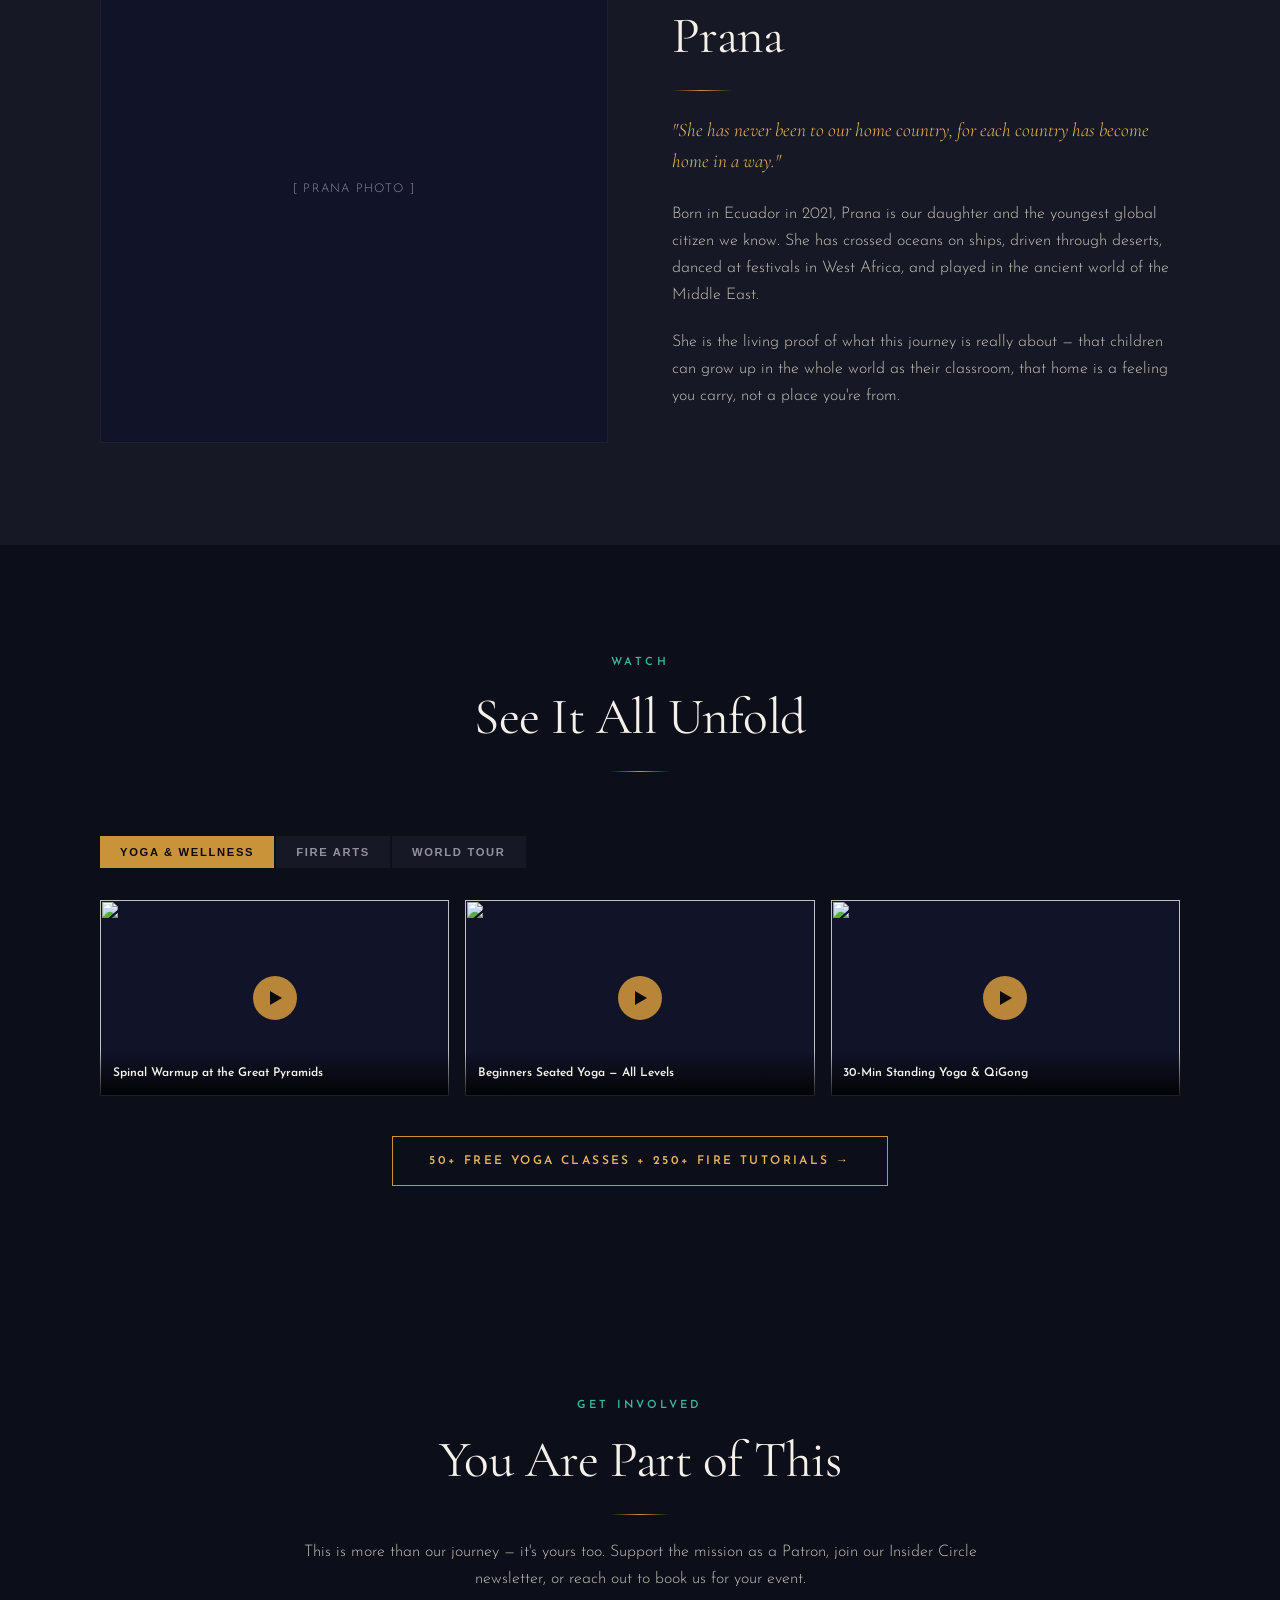
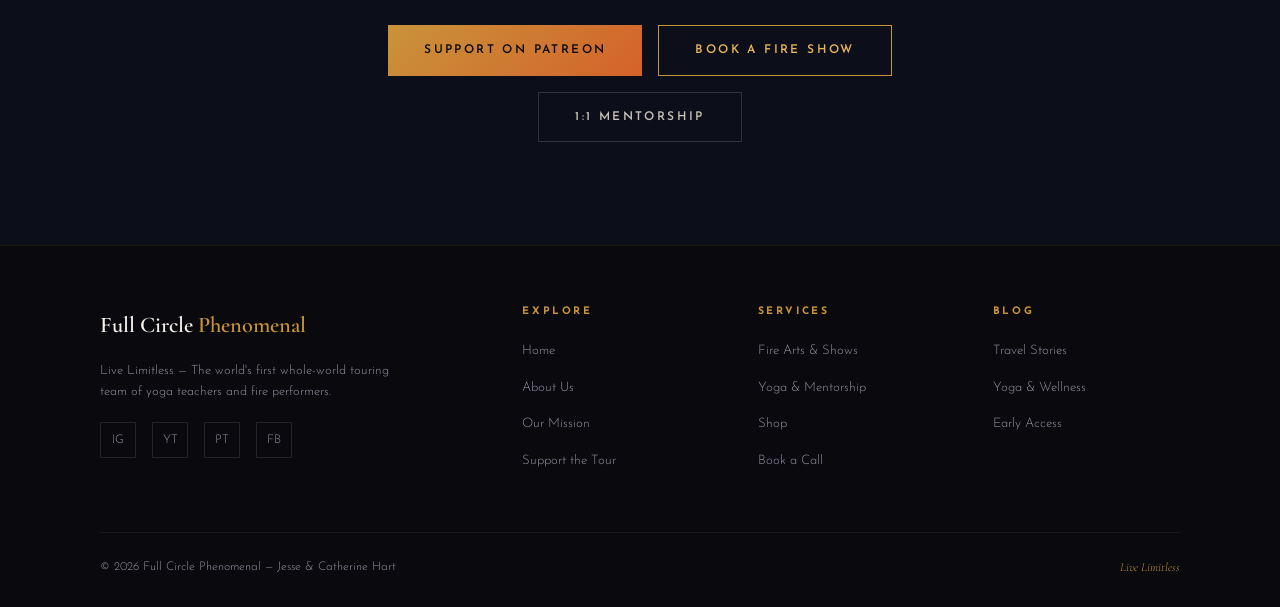
==== commit e453517a: "Add Jesse & Catherine portrait images" ====
--- a/pages/about.html
+++ b/pages/about.html
@@ -136,7 +136,7 @@
       <div class="meet-grid" style="margin-top:3rem;">
         <div class="person-card reveal">
           <div class="person-card__img-wrap">
-            <div class="person-card__img-ph">[ Jesse Hart Photo ]</div>
+<img class="person-card__img" src="../images/Jesse-portrait.jpg" alt="Jesse Hart" loading="lazy">
           </div>
           <h3 class="person-card__name">Jesse Hart</h3>
           <p class="person-card__role">Fire Artist · Yoga &amp; Mentorship · Visionary</p>
@@ -146,7 +146,7 @@
         </div>
         <div class="person-card reveal">
           <div class="person-card__img-wrap">
-            <div class="person-card__img-ph">[ Catherine Hart Photo ]</div>
+<img class="person-card__img" src="../images/Catherine-portrait.jpg" alt="Catherine Hart" loading="lazy">
           </div>
           <h3 class="person-card__name">Catherine Hart</h3>
           <p class="person-card__role">Yoga Teacher · Fire Artist · Travel Blogger · Creator</p>
